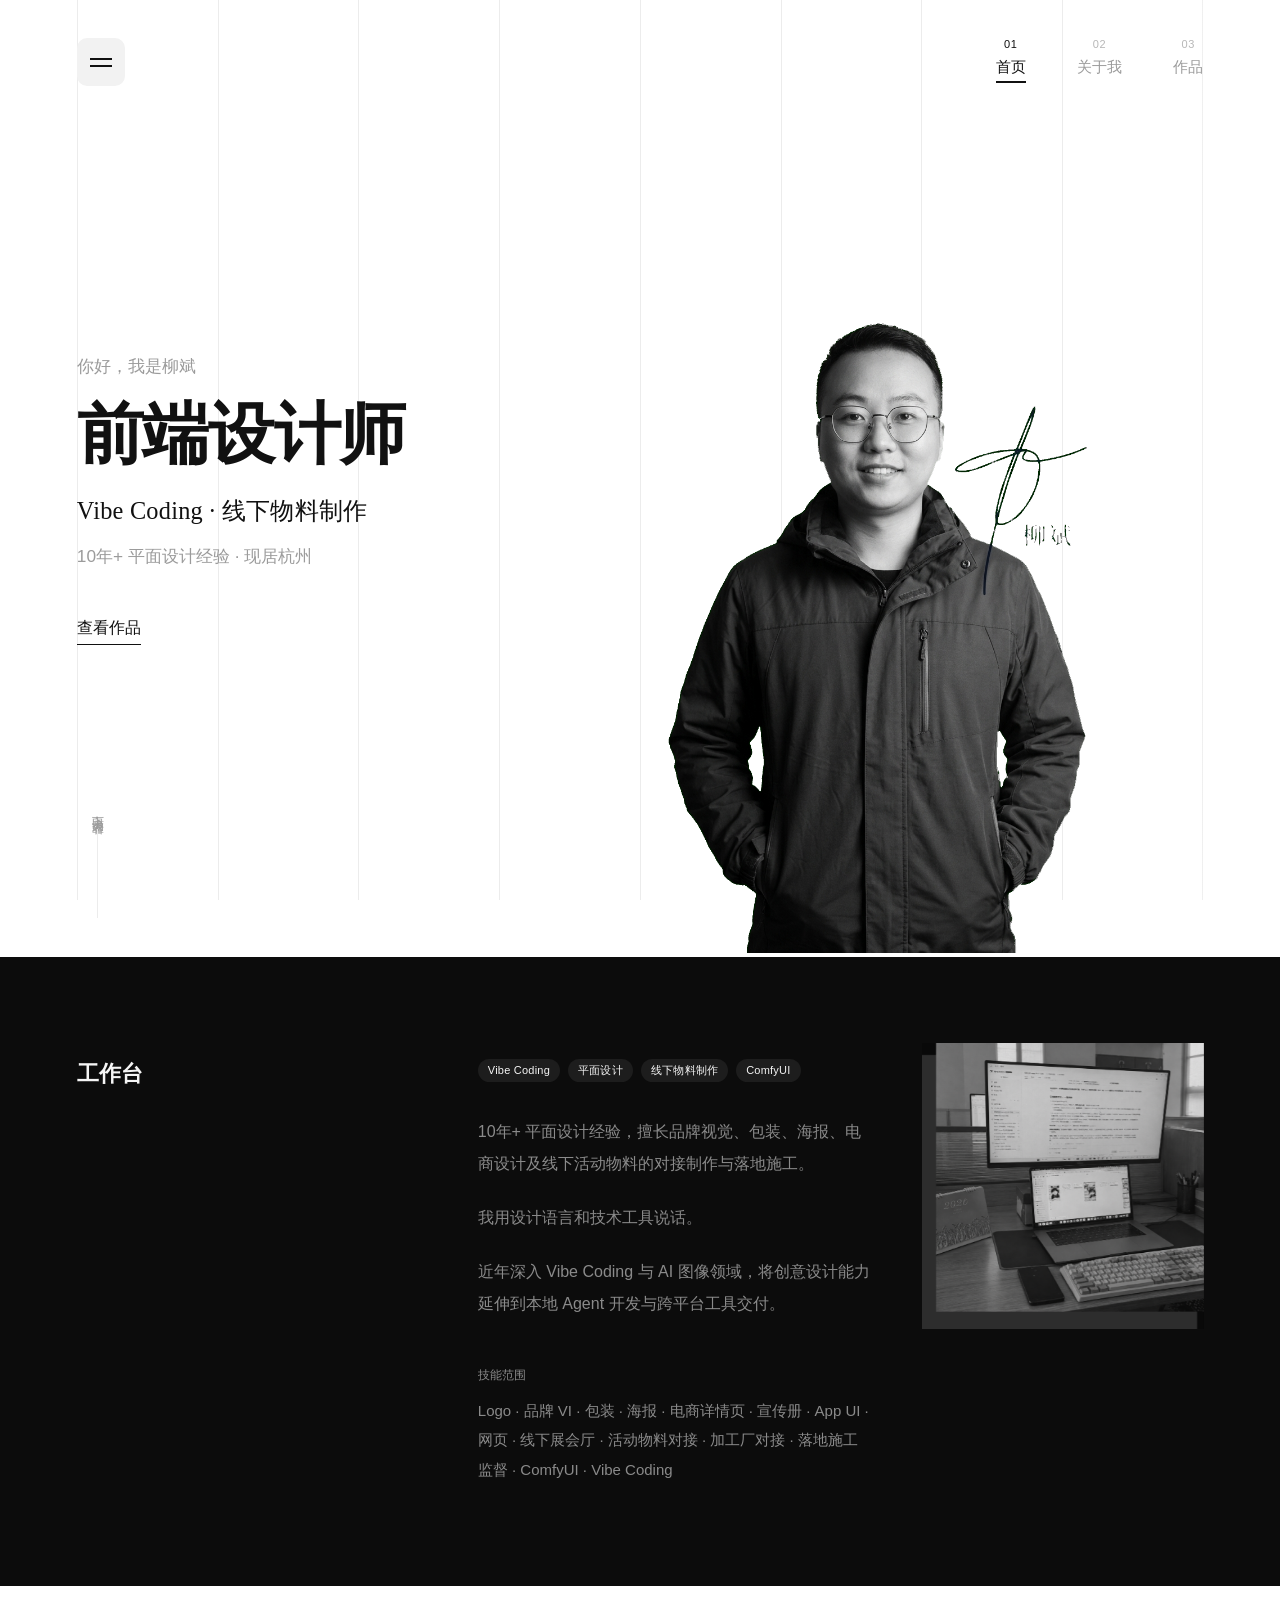
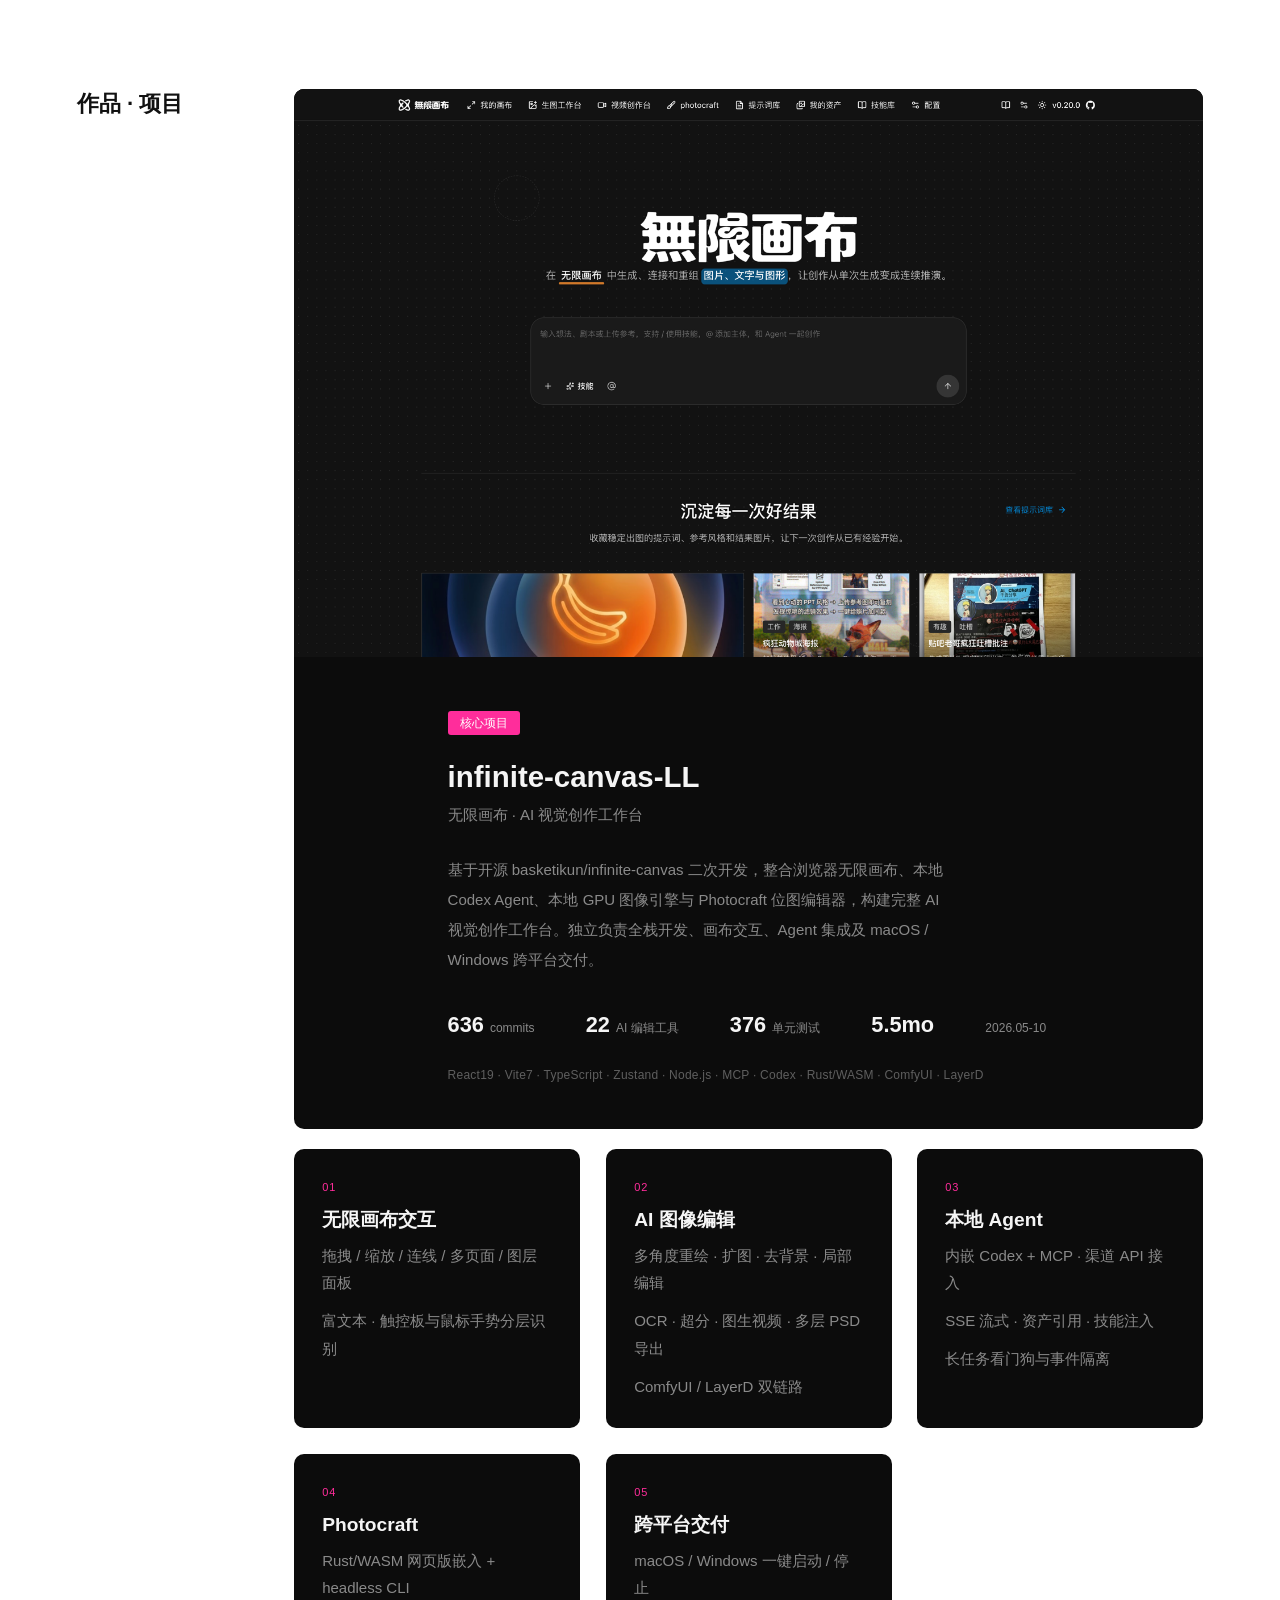
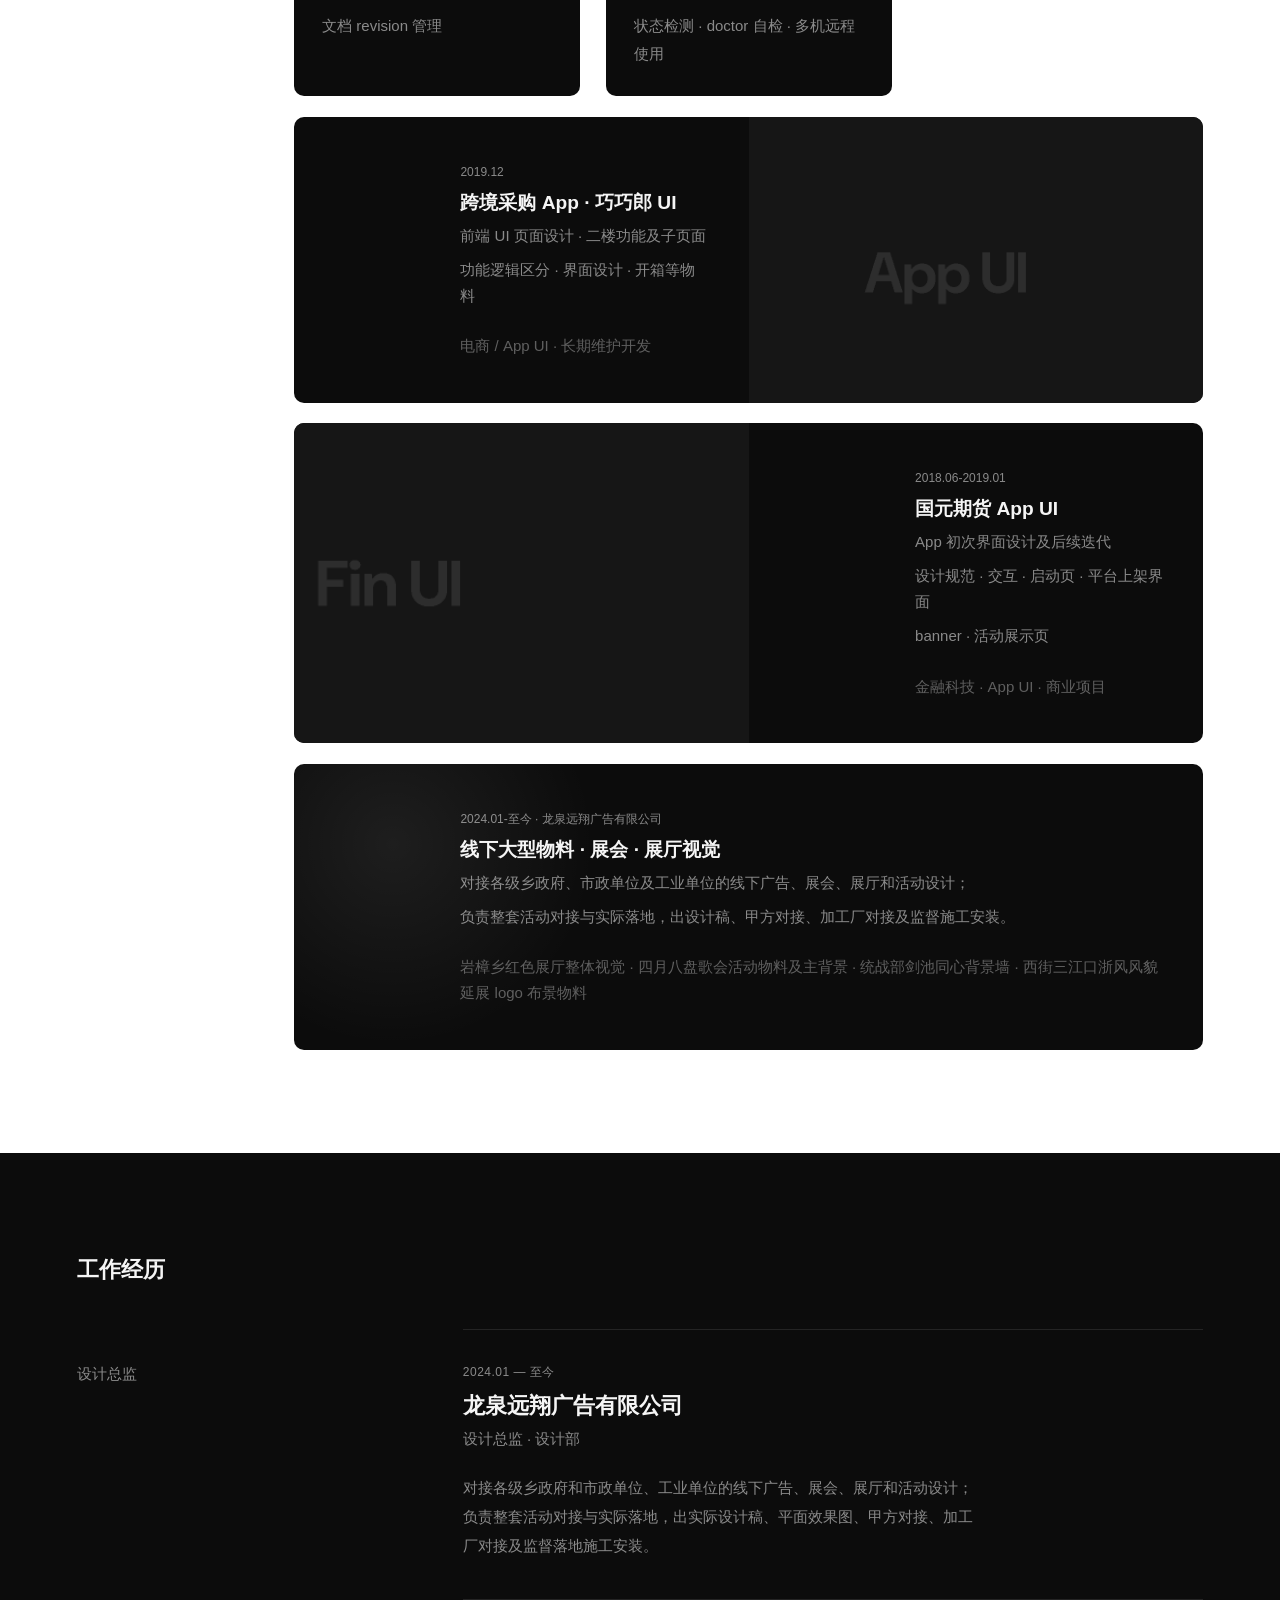
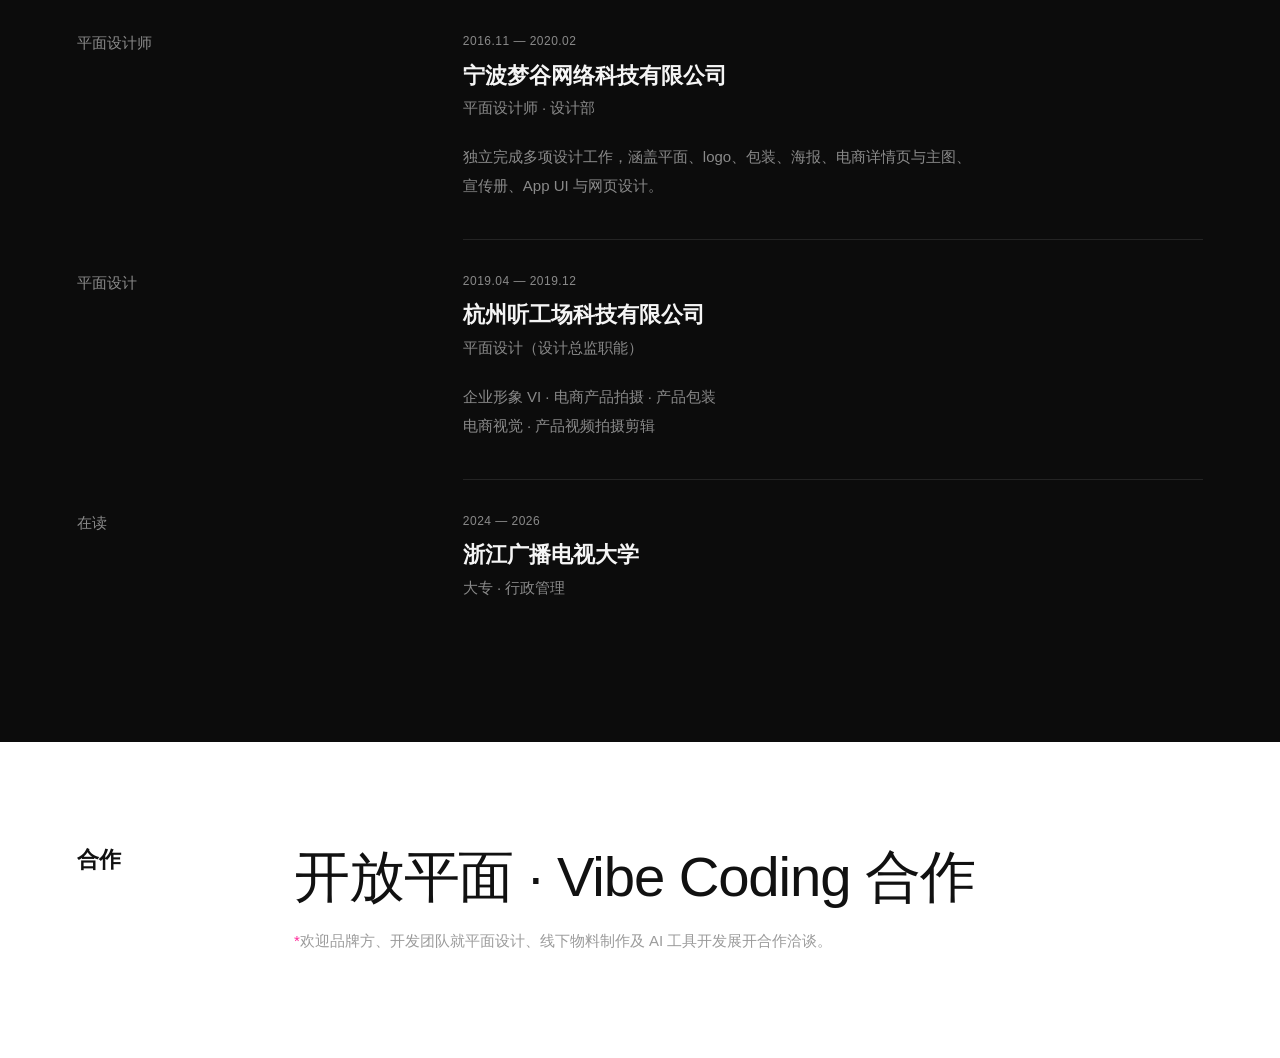
==== index.html @ 4ea3eeee "feat: 柳斌个人简历站点（首页 / 关于我 / 作品）" ====
<!DOCTYPE html>
<html lang="zh-CN">
<head>
  <meta charset="utf-8">
  <meta name="viewport" content="width=device-width, initial-scale=1">
  <title>柳斌 · 前端设计师</title>
  <meta name="description" content="柳斌，前端设计师。10年+ 平面设计经验，Vibe Coding · 线下物料制作，现居杭州。">
  <link rel="stylesheet" href="assets/css/tokens.css">
  <link rel="stylesheet" href="assets/css/base.css">
  <style>
    /* =========================================================================
       首页专属结构层（只补 base.css 没有的页面结构，排版/颜色/字号全部走令牌）
       ========================================================================= */

    /* ---------------------------------------------------------------- Hero */
    .hero {
      position: relative;
      padding-top: clamp(16px, 3vw, 48px);
      padding-bottom: 0;
      overflow: clip;
    }

    .hero__inner {
      display: grid;
      grid-template-columns: minmax(0, 1fr) clamp(300px, 45vw, 647px);
      align-items: end;
      min-height: clamp(520px, 62vw, 894px);
      padding-bottom: 0;
    }

    .hero__copy {
      align-self: center;
      padding-bottom: clamp(0px, 9.6vw, 138px);
    }

    .hero__hello {
      margin-bottom: clamp(10px, 1.4vw, 22px);
      font-size: clamp(15px, 1.3vw, 19px);
      color: var(--muted);
    }

    .hero__title { color: var(--ink); }

    /* 设计稿里 H1 恒为一行；≥1200 保底不折行，小屏仍正常换行 */
    @media (min-width: 1200px) {
      .hero__title { white-space: nowrap; }
    }

    .hero__sub {
      margin-top: clamp(14px, 1.8vw, 26px);
      font-family: var(--font-serif);
      font-weight: 400;
      color: var(--ink);
      letter-spacing: 0.01em;
    }

    .hero__meta {
      margin-top: clamp(8px, 1vw, 14px);
      font-size: clamp(15px, 1.35vw, 19px);
      color: var(--muted);
    }

    .hero__cta {
      margin-top: clamp(24px, 3vw, 44px);
      font-size: clamp(15px, 1.35vw, 19px);
    }

    .hero__media {
      position: relative;
      display: flex;
      align-items: flex-end;
      justify-content: flex-start;
      align-self: end;
    }

    .hero__media-inner { display: block; }

    /* 人像 + 手写署名合成一张 3:4 图：高度主导、宽度自动（按原始比例，不拉伸不裁切） */
    .hero__photo {
      width: auto;
      max-width: none;
      height: clamp(420px, 52.7vw, 762px);
    }

    .hero__scroll {
      position: absolute;
      left: calc(var(--pad-x) + 10px);
      bottom: clamp(28px, 3vw, 44px);
      display: flex;
      flex-direction: column;
      align-items: center;
      gap: 14px;
    }

    .hero__scroll-line {
      display: block;
      width: 1px;
      height: clamp(56px, 7vw, 96px);
      background: var(--line);
    }

    /* ------------------------------------------------------------ 工作台 */
    .intro .section__body { grid-template-columns: 33.33% minmax(0, 1fr); }

    .intro__main {
      display: grid;
      grid-template-columns: minmax(0, 1fr) clamp(180px, 22vw, 300px);
      gap: clamp(24px, 4vw, 64px);
      align-items: start;
    }

    .intro__chips {
      display: flex;
      flex-wrap: wrap;
      gap: 8px;
      margin-bottom: clamp(20px, 2.6vw, 38px);
    }

    .intro__text .body { color: var(--panel-muted); line-height: 2; }

    .intro__text .body + .body { margin-top: 1.4em; }

    .intro__quote { color: var(--panel-ink); font-weight: 500; }

    .intro__skills { margin-top: clamp(28px, 3.4vw, 52px); }

    .intro__skills-label {
      margin-bottom: 10px;
      font-size: var(--fs-label);
      color: var(--panel-muted);
    }

    .intro__skills-list {
      max-width: 48ch;
      font-size: var(--fs-body-sm);
      line-height: 1.95;
      color: var(--panel-muted);
    }

    .intro__figure { margin: 0; }
    .intro__figure img { width: 100%; height: auto; }

    /* -------------------------------------------------------- 作品 · 项目 */
    .works .section__body { grid-template-columns: 17% minmax(0, 1fr); }

    .works__list {
      display: flex;
      flex-direction: column;
      gap: clamp(14px, 1.6vw, 24px);
    }

    .works__note::before {
      content: "";
      position: absolute;
      left: -8%;
      top: -32%;
      width: 42%;
      aspect-ratio: 1;
      border-radius: 50%;
      background: radial-gradient(circle at 45% 45%, rgba(255, 255, 255, 0.075), transparent 68%);
      pointer-events: none;
    }

    /* 核心大卡主视觉：与图像同比例 16:10，故 cover 不裁切；圆角由 .card 的 overflow:hidden 负责 */
    .works__hero-media {
      aspect-ratio: 16 / 10;
      background: var(--panel);
    }

    .works__hero-media img {
      width: 100%;
      height: 100%;
      object-fit: cover;
      object-position: center top;
    }

    .works__hero .card__body {
      padding: clamp(28px, 4.2vw, 60px) clamp(24px, 3vw, 40px) clamp(24px, 3.4vw, 52px)
        clamp(24px, 12vw, 173px);
      gap: 0;
    }

    .works__badge {
      align-self: flex-start;
      margin-bottom: clamp(14px, 1.8vw, 24px);
      padding: 5px 12px;
      border-radius: 3px;
      background: var(--accent);
      color: var(--paper);
      font-size: var(--fs-label);
      line-height: 1.2;
    }

    .works__sub {
      margin-top: 6px;
      font-size: var(--fs-body-sm);
      color: var(--panel-muted);
    }

    .works__desc {
      margin-top: clamp(16px, 2vw, 28px);
      max-width: 60ch;
      font-size: var(--fs-body-sm);
      line-height: 2;
      color: var(--panel-muted);
    }

    .works__stats {
      margin-top: clamp(18px, 2.4vw, 32px);
      font-size: var(--fs-body-sm);
    }

    .works__stack {
      margin-top: clamp(12px, 1.6vw, 18px);
      font-size: var(--fs-label);
      letter-spacing: 0.02em;
      color: #5F5F5F;
    }

    .works__features { margin-top: 0; }

    .works__features .card { min-height: clamp(160px, 17vw, 248px); }

    .works__features .card__desc { line-height: 1.85; }

    .works__wide .card__body {
      padding: clamp(26px, 3.4vw, 48px) clamp(24px, 3vw, 44px) clamp(26px, 3.4vw, 48px)
        clamp(24px, 13vw, 215px);
      gap: 8px;
    }

    .works__wide .card__desc + .card__desc { margin-top: 0; }

    .works__card-media img { object-fit: cover; }

    /* ------------------------------------------------------------ 工作经历 */
    .experience__list { display: flex; flex-direction: column; }

    .experience__row {
      display: grid;
      grid-template-columns: 32% minmax(0, 1fr);
      gap: var(--gap);
      align-items: start;
    }

    .experience__head { padding-bottom: clamp(28px, 3.4vw, 56px); }

    .experience__role {
      padding-top: clamp(20px, 2.4vw, 36px);
      font-size: var(--fs-body-sm);
      color: var(--panel-muted);
    }

    .experience__body {
      padding-top: clamp(20px, 2.4vw, 36px);
      padding-bottom: clamp(24px, 3vw, 44px);
    }

    .experience__row + .experience__row .experience__body {
      border-top: 1px solid var(--panel-line);
    }

    .experience__row + .experience__row .experience__role {
      padding-top: clamp(20px, 2.4vw, 36px);
    }

    .experience__date {
      font-size: var(--fs-label);
      color: var(--panel-muted);
      letter-spacing: 0.04em;
    }

    .experience__company {
      margin-top: 8px;
      font-size: clamp(19px, 1.7vw, 24px);
      font-weight: 700;
      line-height: 1.35;
      color: var(--panel-ink);
    }

    .experience__title {
      margin-top: 4px;
      font-size: var(--fs-body-sm);
      color: var(--panel-muted);
    }

    .experience__desc {
      margin-top: clamp(12px, 1.6vw, 20px);
      max-width: 62ch;
      font-size: var(--fs-body-sm);
      line-height: 1.95;
      color: var(--panel-muted);
    }

    .experience__desc + .experience__desc { margin-top: 0; }

    /* ---------------------------------------------------------------- 页脚 */
    .footer__inner {
      display: grid;
      grid-template-columns: 17% minmax(0, 1fr);
      gap: var(--gap);
      align-items: start;
    }

    .footer__rail-label { color: var(--ink); }

    .footer__star { color: var(--accent); }

    /* ------------------------------------------------------------ 响应式 */
    @media (max-width: 1024px) {
      .hero__inner {
        grid-template-columns: minmax(0, 1fr);
        row-gap: clamp(28px, 6vw, 56px);
        min-height: 0;
      }

      .hero__copy { padding-bottom: 0; }

      .hero__media { justify-content: center; }

      .hero__scroll { display: none; }

      .hero { padding-bottom: clamp(32px, 6vw, 64px); }

      .intro .section__body,
      .works .section__body { grid-template-columns: minmax(0, 1fr); }

      .intro__main { grid-template-columns: minmax(0, 1fr); }

      .intro__figure { max-width: 420px; }

      .experience__row { grid-template-columns: minmax(0, 1fr); }

      .experience__role { padding-top: 0; padding-bottom: 10px; }

      .experience__row + .experience__row .experience__role { padding-top: 0; }

      .experience__body { padding-top: 0; }

      .footer__inner { grid-template-columns: minmax(0, 1fr); row-gap: 18px; }

      .works__hero .card__body,
      .works__wide .card__body { padding-left: clamp(24px, 5vw, 48px); }
    }
  </style>
</head>
<body>
  <div class="grid-lines" aria-hidden="true"></div>

  <header class="topbar">
    <div class="shell topbar__inner">
      <button class="menu-btn" type="button" aria-label="打开菜单" aria-expanded="false">
        <span></span><span></span>
      </button>
      <nav class="nav" aria-label="主导航">
        <a class="nav__item is-active" href="index.html" aria-current="page">
          <span class="nav__num">01</span><span class="nav__label">首页</span>
        </a>
        <a class="nav__item" href="about.html">
          <span class="nav__num">02</span><span class="nav__label">关于我</span>
        </a>
        <a class="nav__item" href="works.html">
          <span class="nav__num">03</span><span class="nav__label">作品</span>
        </a>
      </nav>
    </div>
  </header>

  <main id="main">
    <!-- 01 Hero -->
    <section class="hero" id="hero" data-hero aria-labelledby="hero-title">
      <div class="shell hero__inner">
        <div class="hero__copy">
          <p class="hero__hello hero__seg" style="--i:0">你好，我是柳斌</p>
          <h1 class="display-hero hero__title hero__seg" id="hero-title" style="--i:1">前端设计师</h1>
          <p class="hero-sub hero__sub hero__seg" style="--i:2">Vibe Coding · 线下物料制作</p>
          <p class="hero__meta hero__seg" style="--i:3">10年+ 平面设计经验 · 现居杭州</p>
          <p class="hero__cta hero__seg" style="--i:4">
            <a class="link-underline" href="works.html">查看作品</a>
          </p>
        </div>
        <div class="hero__media hero__seg hero__seg--media" style="--i:2">
          <div class="hero__media-inner" data-parallax="18">
            <img class="hero__photo" src="assets/img/hero.png" width="896" height="1200"
                 alt="柳斌 · 前端设计师">
          </div>
        </div>
      </div>
      <div class="hero__scroll" aria-hidden="true">
        <span class="vertical">向下滚动查看</span>
        <span class="hero__scroll-line"></span>
      </div>
    </section>

    <!-- 02 工作台 -->
    <section class="section section--dark intro" id="intro" aria-labelledby="intro-title">
      <div class="shell section__body">
        <div class="section__rail">
          <h2 class="block-title" id="intro-title">工作台</h2>
        </div>
        <div class="intro__main">
          <div class="intro__text">
            <ul class="intro__chips">
              <li class="tag">Vibe Coding</li>
              <li class="tag">平面设计</li>
              <li class="tag">线下物料制作</li>
              <li class="tag">ComfyUI</li>
            </ul>
            <p class="body">10年+ 平面设计经验，擅长品牌视觉、包装、海报、电商设计及线下活动物料的对接制作与落地施工。</p>
            <p class="body intro__quote">我用设计语言和技术工具说话。</p>
            <p class="body">近年深入 Vibe Coding 与 AI 图像领域，将创意设计能力延伸到本地 Agent 开发与跨平台工具交付。</p>
            <div class="intro__skills">
              <p class="intro__skills-label">技能范围</p>
              <p class="intro__skills-list">Logo · 品牌 VI · 包装 · 海报 · 电商详情页 · 宣传册 · App UI · 网页 · 线下展会厅 · 活动物料对接 · 加工厂对接 · 落地施工监督 · ComfyUI · Vibe Coding</p>
            </div>
          </div>
          <figure class="intro__figure" data-parallax="16">
            <img src="assets/img/intro-desk.png" width="392" height="398"
                 alt="工作台实拍：显示器、笔记本电脑与键盘">
          </figure>
        </div>
      </div>
    </section>

    <!-- 03 作品 · 项目 -->
    <section class="section works" id="works" aria-labelledby="works-title">
      <div class="shell section__body">
        <div class="section__rail">
          <h2 class="block-title" id="works-title">作品 · 项目</h2>
        </div>

        <div class="works__list">
          <article class="card card--hero works__hero reveal" data-tilt data-stagger>
            <figure class="card__media works__hero-media">
              <img src="assets/img/canvas-home.png" width="1600" height="1000"
                   alt="infinite-canvas-LL 应用首页：無限画布主视觉、顶部导航与提示词输入区">
            </figure>
            <div class="card__body">
              <span class="works__badge">核心项目</span>
              <h3 class="card__title">infinite-canvas-LL</h3>
              <p class="works__sub">无限画布 · AI 视觉创作工作台</p>
              <p class="works__desc">基于开源 basketikun/infinite-canvas 二次开发，整合浏览器无限画布、本地 Codex Agent、本地 GPU 图像引擎与 Photocraft 位图编辑器，构建完整 AI 视觉创作工作台。独立负责全栈开发、画布交互、Agent 集成及 macOS / Windows 跨平台交付。</p>
              <ul class="stats works__stats">
                <li class="stat"><span class="stat__num" data-count="636">636</span><span class="stat__unit">commits</span></li>
                <li class="stat"><span class="stat__num" data-count="22">22</span><span class="stat__unit">AI 编辑工具</span></li>
                <li class="stat"><span class="stat__num" data-count="376">376</span><span class="stat__unit">单元测试</span></li>
                <li class="stat"><span class="stat__num">5.5mo</span></li>
                <li class="stat"><span class="stat__label">2026.05-10</span></li>
              </ul>
              <p class="works__stack">React19 · Vite7 · TypeScript · Zustand · Node.js · MCP · Codex · Rust/WASM · ComfyUI · LayerD</p>
            </div>
          </article>

          <div class="card-grid card-grid--3 works__features" data-stagger>
            <article class="card reveal" data-tilt>
              <div class="card__body">
                <span class="card__eyebrow">01</span>
                <h3 class="card__title">无限画布交互</h3>
                <p class="card__desc">拖拽 / 缩放 / 连线 / 多页面 / 图层面板</p>
                <p class="card__desc">富文本 · 触控板与鼠标手势分层识别</p>
              </div>
            </article>
            <article class="card reveal" data-tilt style="--i:1">
              <div class="card__body">
                <span class="card__eyebrow">02</span>
                <h3 class="card__title">AI 图像编辑</h3>
                <p class="card__desc">多角度重绘 · 扩图 · 去背景 · 局部编辑</p>
                <p class="card__desc">OCR · 超分 · 图生视频 · 多层 PSD 导出</p>
                <p class="card__desc">ComfyUI / LayerD 双链路</p>
              </div>
            </article>
            <article class="card reveal" data-tilt style="--i:2">
              <div class="card__body">
                <span class="card__eyebrow">03</span>
                <h3 class="card__title">本地 Agent</h3>
                <p class="card__desc">内嵌 Codex + MCP · 渠道 API 接入</p>
                <p class="card__desc">SSE 流式 · 资产引用 · 技能注入</p>
                <p class="card__desc">长任务看门狗与事件隔离</p>
              </div>
            </article>
            <article class="card reveal" data-tilt style="--i:0">
              <div class="card__body">
                <span class="card__eyebrow">04</span>
                <h3 class="card__title">Photocraft</h3>
                <p class="card__desc">Rust/WASM 网页版嵌入 + headless CLI</p>
                <p class="card__desc">文档 revision 管理</p>
              </div>
            </article>
            <article class="card reveal" data-tilt style="--i:1">
              <div class="card__body">
                <span class="card__eyebrow">05</span>
                <h3 class="card__title">跨平台交付</h3>
                <p class="card__desc">macOS / Windows 一键启动 / 停止</p>
                <p class="card__desc">状态检测 · doctor 自检 · 多机远程使用</p>
              </div>
            </article>
          </div>

          <article class="card card--wide works__wide reveal" data-tilt>
            <div class="card__body">
              <p class="card__meta" style="margin:0;padding:0">2019.12</p>
              <h3 class="card__title">跨境采购 App · 巧巧郎 UI</h3>
              <p class="card__desc">前端 UI 页面设计 · 二楼功能及子页面</p>
              <p class="card__desc">功能逻辑区分 · 界面设计 · 开箱等物料</p>
              <p class="card__desc" style="margin-top:16px;color:#5F5F5F">电商 / App UI · 长期维护开发</p>
            </div>
            <div class="card__media works__card-media">
              <img src="assets/img/work-qiaqiaolang.png" width="527" height="296"
                   alt="跨境采购 App · 巧巧郎 UI 界面视觉">
            </div>
          </article>

          <article class="card card--wide card--media-left works__wide reveal" data-tilt>
            <div class="card__body">
              <p class="card__meta" style="margin:0;padding:0">2018.06-2019.01</p>
              <h3 class="card__title">国元期货 App UI</h3>
              <p class="card__desc">App 初次界面设计及后续迭代</p>
              <p class="card__desc">设计规范 · 交互 · 启动页 · 平台上架界面</p>
              <p class="card__desc">banner · 活动展示页</p>
              <p class="card__desc" style="margin-top:16px;color:#5F5F5F">金融科技 · App UI · 商业项目</p>
            </div>
            <div class="card__media works__card-media">
              <img src="assets/img/work-guoyuan.png" width="527" height="295"
                   alt="国元期货 App UI 界面视觉">
            </div>
          </article>

          <article class="card works__wide works__note reveal" data-tilt>
            <div class="card__body">
              <p class="card__meta" style="margin:0;padding:0">2024.01-至今 · 龙泉远翔广告有限公司</p>
              <h3 class="card__title">线下大型物料 · 展会 · 展厅视觉</h3>
              <p class="card__desc">对接各级乡政府、市政单位及工业单位的线下广告、展会、展厅和活动设计；</p>
              <p class="card__desc">负责整套活动对接与实际落地，出设计稿、甲方对接、加工厂对接及监督施工安装。</p>
              <p class="card__desc" style="margin-top:16px;color:#5F5F5F">岩樟乡红色展厅整体视觉 · 四月八盘歌会活动物料及主背景 · 统战部剑池同心背景墙 · 西街三江口浙风风貌延展 logo 布景物料</p>
            </div>
          </article>
        </div>
      </div>
    </section>

    <!-- 04 工作经历 -->
    <section class="section section--dark experience" id="experience" aria-labelledby="experience-title">
      <div class="shell">
        <div class="experience__list">
          <div class="experience__row experience__head">
            <h2 class="block-title" id="experience-title">工作经历</h2>
          </div>

          <div class="experience__row">
            <p class="experience__role">设计总监</p>
            <div class="experience__body">
              <p class="experience__date">2024.01 — 至今</p>
              <h3 class="experience__company">龙泉远翔广告有限公司</h3>
              <p class="experience__title">设计总监 · 设计部</p>
              <p class="experience__desc">对接各级乡政府和市政单位、工业单位的线下广告、展会、展厅和活动设计；负责整套活动对接与实际落地，出实际设计稿、平面效果图、甲方对接、加工厂对接及监督落地施工安装。</p>
            </div>
          </div>

          <div class="experience__row">
            <p class="experience__role">平面设计师</p>
            <div class="experience__body">
              <p class="experience__date">2016.11 — 2020.02</p>
              <h3 class="experience__company">宁波梦谷网络科技有限公司</h3>
              <p class="experience__title">平面设计师 · 设计部</p>
              <p class="experience__desc">独立完成多项设计工作，涵盖平面、logo、包装、海报、电商详情页与主图、宣传册、App UI 与网页设计。</p>
            </div>
          </div>

          <div class="experience__row">
            <p class="experience__role">平面设计</p>
            <div class="experience__body">
              <p class="experience__date">2019.04 — 2019.12</p>
              <h3 class="experience__company">杭州听工场科技有限公司</h3>
              <p class="experience__title">平面设计（设计总监职能）</p>
              <p class="experience__desc">企业形象 VI · 电商产品拍摄 · 产品包装</p>
              <p class="experience__desc">电商视觉 · 产品视频拍摄剪辑</p>
            </div>
          </div>

          <div class="experience__row">
            <p class="experience__role">在读</p>
            <div class="experience__body">
              <p class="experience__date">2024 — 2026</p>
              <h3 class="experience__company">浙江广播电视大学</h3>
              <p class="experience__title">大专 · 行政管理</p>
            </div>
          </div>
        </div>
      </div>
    </section>

    <!-- 05 页脚 CTA -->
    <footer class="footer">
      <div class="shell footer__inner">
        <p class="block-title footer__rail-label">合作</p>
        <div class="footer__main reveal">
          <h2 class="footer__title">开放平面 · Vibe Coding 合作</h2>
          <p class="footer__note"><span class="footer__star">*</span>欢迎品牌方、开发团队就平面设计、线下物料制作及 AI 工具开发展开合作洽谈。</p>
        </div>
      </div>
    </footer>
  </main>

  <script src="assets/js/motion.js" defer></script>
</body>
</html>
---- assets/css/tokens.css ----
/* ==========================================================================
   tokens.css — 设计令牌（唯一真源：颜色 / 字体 / 字号 / 间距 / 网格 / 动效）
   取自 DESIGN-SPEC.md §2 与 §5。页面里不要硬编码色值，一律引用这里。
   ========================================================================== */

:root {
  /* ---------- 颜色 ---------- */
  --ink: #111111;            /* 正文 / 标题黑 */
  --ink-soft: #4A4A4A;       /* 次级正文 */
  --muted: #9B9B9B;          /* 说明文字、未激活导航 */
  --muted-2: #B7B7B7;        /* 编号、英文小标签 */
  --line: #ECECEC;           /* 1px 分隔线 / 网格辅助线 */
  --paper: #FFFFFF;
  --panel: #0C0C0C;          /* 深色块 */
  --panel-ink: #F5F5F5;      /* 深色块上的正文 */
  --panel-muted: #8A8A8A;    /* 深色块上的说明 */
  --chip: #F2F2F2;           /* 左上菜单按钮底 */
  --accent: #FF2D9B;         /* 极少量强调（深色卡片内小标签） */

  /* 深色块内部派生色（卡片底 / 卡片内分隔线 / 光斑） */
  --panel-soft: #161616;
  --panel-line: #242424;
  --panel-hover: #1B1B1B;
  --glow: rgba(255, 255, 255, 0.055);

  /* ---------- 字体 ---------- */
  --font-sans: -apple-system, BlinkMacSystemFont, "PingFang SC", "Hiragino Sans GB",
    "Microsoft YaHei", "Helvetica Neue", Arial, sans-serif;
  --font-serif: "Didot", "Bodoni 72", "Playfair Display", "Songti SC", "Times New Roman", serif;
  --font-mono: ui-monospace, SFMono-Regular, "SF Mono", Menlo, Consolas, monospace;

  /* ---------- 字号 ---------- */
  --fs-hero: clamp(44px, 5.2vw, 76px);
  --fs-hero-sub: clamp(20px, 1.9vw, 30px);
  --fs-section: clamp(28px, 2.6vw, 40px);
  --fs-block: 22px;          /* 区块小标：个人介绍 / 工作经验 / 联系方式 */
  --fs-card-title: clamp(19px, 1.5vw, 23px);
  --fs-body: 16px;
  --fs-body-sm: 15px;
  --fs-nav: 15px;
  --fs-label: 12px;          /* 英文小标签 */
  --fs-label-sm: 11px;       /* 导航编号 */
  --lh-body: 1.85;
  --lh-tight: 1.05;
  --lh-snug: 1.45;
  --ls-tight: -0.02em;
  --ls-label: 0.18em;

  /* ---------- 网格与间距 ---------- */
  --maxw: 1440px;
  --pad-x: clamp(24px, 6vw, 120px);      /* 页面左右留白 */
  --pad-y: clamp(72px, 8vw, 140px);      /* 章节纵向内边距 */
  --gap: clamp(24px, 2vw, 32px);         /* 栏间 */
  --gap-sm: 16px;
  --gap-xs: 8px;
  --grid-cols: 8;
  --rail-w: minmax(140px, 17%);          /* 左栏小标列宽 */
  --card-w: 527px;                       /* 设计稿卡片宽（图片资产原生宽度） */

  /* ---------- 圆角 / 阴影 ---------- */
  --radius-card: 10px;
  --radius-chip: 10px;
  --radius-pill: 999px;
  --shadow-card: 0 24px 60px -34px rgba(0, 0, 0, 0.5);

  /* ---------- 动效 ---------- */
  --dur-fast: 180ms;
  --dur: 320ms;
  --dur-slow: 720ms;
  --ease: cubic-bezier(0.22, 0.61, 0.36, 1);
  --stagger: 80ms;           /* 同组元素阶梯延迟（60–90ms） */
  --reveal-shift: 28px;      /* 揭示位移 */
  --hero-shift: 24px;        /* hero 入场位移 */
  --tilt-max: 6deg;          /* 3D 倾斜上限 */
  --tilt-perspective: 900px;
  --parallax-max: 20px;      /* 视差位移上限 */

  /* ---------- 层级 ---------- */
  --z-grid: 0;
  --z-content: 1;
  --z-topbar: 30;
  --z-overlay: 60;
}
---- assets/css/base.css ----
/* ==========================================================================
   base.css — reset + 网格竖线 + 导航 + 章节 + 卡片 + 页脚 + 动效类
   依赖 tokens.css。类名契约见 site/README.md，页面只复用这层，不要再造同类。
   ========================================================================== */

/* ---------------------------------------------------------------- 1. reset */
*,
*::before,
*::after { box-sizing: border-box; }

html {
  -webkit-text-size-adjust: 100%;
  scroll-behavior: smooth;
}

body,
h1, h2, h3, h4, p, figure, blockquote, dl, dd, ul, ol {
  margin: 0;
  padding: 0;
}

ul[class], ol[class] { list-style: none; }

body {
  position: relative;
  min-height: 100vh;
  background: var(--paper);
  color: var(--ink);
  font-family: var(--font-sans);
  font-size: var(--fs-body);
  line-height: var(--lh-body);
  -webkit-font-smoothing: antialiased;
  -moz-osx-font-smoothing: grayscale;
  text-rendering: optimizeLegibility;
  overflow-x: hidden;
}

img, picture, svg, video {
  display: block;
  max-width: 100%;
  height: auto;
}

a {
  color: inherit;
  text-decoration: none;
}

button {
  font: inherit;
  color: inherit;
  background: none;
  border: 0;
}

:focus-visible {
  outline: 2px solid var(--ink);
  outline-offset: 4px;
}

::selection {
  background: var(--ink);
  color: var(--paper);
}

/* ------------------------------------------------------- 2. 布局容器 */
.shell {
  width: 100%;
  max-width: var(--maxw);
  margin-inline: auto;
  padding-inline: var(--pad-x);
}

/* 8 栏辅助网格竖线层：<body> 内第一个元素，pointer-events 关闭 */
.grid-lines {
  position: fixed;
  inset: 0;
  z-index: var(--z-grid);
  pointer-events: none;
}

.grid-lines::before {
  content: "";
  position: absolute;
  top: 0;
  bottom: 0;
  left: 50%;
  transform: translateX(-50%);
  width: min(calc(100% - var(--pad-x) * 2), var(--maxw));
  background-image:
    repeating-linear-gradient(90deg, var(--line) 0 1px, transparent 1px 12.5%),
    linear-gradient(90deg, transparent calc(100% - 1px), var(--line) calc(100% - 1px));
  background-repeat: no-repeat;
  background-position: 0 0;
}

/* 内容都要压在网格层之上 */
.page,
.topbar,
.section,
.footer {
  position: relative;
  z-index: var(--z-content);
}

/* -------------------------------------------------------- 3. 顶栏 / 导航 */
.topbar {
  padding-block: clamp(24px, 3vw, 44px);
}

.topbar__inner {
  display: flex;
  align-items: flex-start;
  justify-content: space-between;
  gap: var(--gap);
}

/* 左上 48×48 菜单按钮 */
.menu-btn {
  display: grid;
  place-content: center;
  gap: 5px;
  width: 48px;
  height: 48px;
  padding: 0;
  border-radius: var(--radius-chip);
  background: var(--chip);
  cursor: pointer;
  transition: background var(--dur) var(--ease);
}

.menu-btn span {
  display: block;
  width: 22px;
  height: 2px;
  background: var(--ink);
  transition: width var(--dur) var(--ease);
}

.menu-btn span:nth-child(2) { width: 22px; }

.menu-btn:hover span:nth-child(1) { width: 14px; }

.menu-btn:hover span:nth-child(2) { width: 18px; }

.menu-btn:active { background: #E8E8E8; }

/* 主导航：编号在上、文字在下 */
.nav {
  display: flex;
  align-items: flex-start;
  gap: clamp(28px, 4vw, 64px);
}

.nav__item {
  position: relative;
  display: flex;
  flex-direction: column;
  align-items: center;
  gap: 6px;
  padding-bottom: 7px;
  color: var(--muted);
  font-size: var(--fs-nav);
  line-height: 1.2;
  transition: color var(--dur) var(--ease);
}

.nav__num {
  font-size: var(--fs-label-sm);
  letter-spacing: 0.06em;
  color: var(--muted-2);
  transition: transform var(--dur) var(--ease), color var(--dur) var(--ease);
}

.nav__label {
  display: inline-block;
  white-space: nowrap;
}

/* 下划线：宽度=文字宽，从左向右展开 */
.nav__item::after {
  content: "";
  position: absolute;
  left: 0;
  right: 0;
  bottom: 0;
  height: 2px;
  background: currentColor;
  transform: scaleX(0);
  transform-origin: left center;
  transition: transform 240ms var(--ease);
}

.nav__item:hover { color: var(--ink); }

.nav__item:hover .nav__num { transform: translateY(-2px); }

.nav__item:hover::after,
.nav__item:focus-visible::after { transform: scaleX(1); }

.nav__item.is-active {
  color: var(--ink);
  font-weight: 500;
}

.nav__item.is-active .nav__num { color: var(--ink); }

.nav__item.is-active::after { transform: scaleX(1); }

/* ------------------------------------------------------------ 4. 排版 */
.eyebrow {
  display: inline-flex;
  align-items: baseline;
  gap: 8px;
  font-size: var(--fs-label);
  font-weight: 500;
  letter-spacing: var(--ls-label);
  text-transform: uppercase;
  color: var(--muted-2);
}

.eyebrow__cn {
  font-size: var(--fs-body-sm);
  font-weight: 600;
  letter-spacing: 0;
  text-transform: none;
  color: var(--ink);
}

.section--dark .eyebrow__cn { color: var(--panel-ink); }

.display-hero {
  font-size: var(--fs-hero);
  font-weight: 700;
  line-height: var(--lh-tight);
  letter-spacing: var(--ls-tight);
}

.hero-sub {
  font-size: var(--fs-hero-sub);
  line-height: var(--lh-snug);
  color: var(--ink-soft);
}

.section__title {
  font-size: var(--fs-section);
  font-weight: 600;
  line-height: 1.25;
  letter-spacing: var(--ls-tight);
}

.block-title {
  font-size: var(--fs-block);
  font-weight: 600;
  line-height: 1.4;
}

.lede {
  font-size: var(--fs-body);
  line-height: var(--lh-body);
  color: var(--ink-soft);
}

.section--dark .lede,
.section--dark .body { color: var(--panel-muted); }

.body {
  font-size: var(--fs-body);
  line-height: var(--lh-body);
  color: var(--ink-soft);
}

.body + .body { margin-top: 1.1em; }

.meta {
  font-size: var(--fs-label);
  letter-spacing: 0.04em;
  color: var(--muted);
}

.serif {
  font-family: var(--font-serif);
  font-weight: 500;
}

.link-underline {
  display: inline-block;
  padding-bottom: 2px;
  border-bottom: 1px solid currentColor;
  font-size: var(--fs-body);
  color: var(--ink);
  transition: opacity var(--dur-fast) var(--ease);
}

.link-underline:hover { opacity: 0.6; }

.link-arrow::after {
  content: " →";
  transition: transform var(--dur) var(--ease);
}

/* 竖排文字（about 页 rail 的「向下滚动」提示等） */
.vertical {
  writing-mode: vertical-rl;
  font-size: var(--fs-label);
  letter-spacing: 0.12em;
  color: var(--muted);
}

/* ------------------------------------------------------------ 5. 章节 */
.section {
  padding-block: var(--pad-y);
}

.section--dark {
  background: var(--panel);
  color: var(--panel-ink);
}

.section--flush { padding-block: 0; }

/* 左栏小标 + 右栏正文的两列结构 */
.section__body {
  display: grid;
  grid-template-columns: var(--rail-w) 1fr;
  column-gap: var(--gap);
  align-items: start;
}

.section__rail {
  position: sticky;
  top: 96px;
  display: flex;
  flex-direction: column;
  gap: 12px;
  font-size: var(--fs-block);
  font-weight: 600;
  line-height: 1.4;
}

.rail__en {
  font-size: var(--fs-label);
  font-weight: 500;
  letter-spacing: var(--ls-label);
  text-transform: uppercase;
  color: var(--muted-2);
}

.section--dark .rail__en { color: var(--panel-muted); }

/* about 页左侧竖排 rail */
.rail {
  display: flex;
  flex-direction: column;
  gap: clamp(32px, 5vw, 72px);
  font-size: var(--fs-body-sm);
}

.rail__back {
  color: var(--ink-soft);
  transition: color var(--dur-fast) var(--ease);
}

.rail__back:hover { color: var(--ink); }

.hairline {
  height: 1px;
  background: var(--line);
  border: 0;
}

.section--dark .hairline { background: var(--panel-line); }

/* ------------------------------------------------------------ 6. 卡片 */
.card-grid {
  display: grid;
  gap: var(--gap);
}

.card-grid--2 { grid-template-columns: repeat(2, minmax(0, 1fr)); }
.card-grid--3 { grid-template-columns: repeat(3, minmax(0, 1fr)); }
.card-grid--4 { grid-template-columns: repeat(4, minmax(0, 1fr)); }

/* 卡片本体：深色硬块、10px 圆角、3D 倾斜容器 */
.card {
  position: relative;
  display: flex;
  flex-direction: column;
  overflow: hidden;
  border-radius: var(--radius-card);
  background: var(--panel);
  color: var(--panel-ink);
  transform-style: preserve-3d;
  transition: transform var(--dur) var(--ease), box-shadow var(--dur) var(--ease);
}

/* 光斑：跟随指针（--mx/--my 由 motion.js 写入） */
.card::after {
  content: "";
  position: absolute;
  inset: 0;
  pointer-events: none;
  opacity: 0;
  background: radial-gradient(
    460px circle at var(--mx, 50%) var(--my, 50%),
    rgba(255, 255, 255, 0.09),
    transparent 60%
  );
  transition: opacity var(--dur) var(--ease);
}

.card:hover::after { opacity: 1; }

/* 3D 倾斜：自身带 perspective，可独立使用 */
.card[data-tilt] {
  transform: perspective(var(--tilt-perspective))
    rotateX(var(--rx, 0deg)) rotateY(var(--ry, 0deg));
}

.card__media {
  position: relative;
  overflow: hidden;
  background: var(--panel-soft);
  aspect-ratio: 16 / 10;
}

.card__media img {
  width: 100%;
  height: 100%;
  object-fit: cover;
  transition: transform var(--dur-slow) var(--ease);
}

.card:hover .card__media img { transform: scale(1.03); }

.card__media--square { aspect-ratio: 1 / 1; }
.card__media--wide { aspect-ratio: 16 / 9; }
.card__media--free { aspect-ratio: auto; }

/* 纯 CSS 面板底：设计稿里没有照片的项目，用这一层做卡片视觉 */
.card__media--glow {
  background:
    radial-gradient(120% 120% at 28% 78%, rgba(255, 255, 255, 0.07), transparent 58%),
    var(--panel);
}

.card__body {
  display: flex;
  flex-direction: column;
  gap: 10px;
  padding: clamp(20px, 2.2vw, 32px);
}

.card__eyebrow {
  font-size: var(--fs-label-sm);
  letter-spacing: 0.1em;
  color: var(--accent);
}

.card__title {
  font-size: var(--fs-card-title);
  font-weight: 700;
  line-height: 1.25;
}

.card__desc {
  font-size: var(--fs-body-sm);
  line-height: 1.75;
  color: var(--panel-muted);
}

.card__meta {
  display: flex;
  flex-wrap: wrap;
  gap: 8px 20px;
  margin-top: auto;
  padding-top: 12px;
  font-size: var(--fs-label);
  color: var(--panel-muted);
}

.card__tags {
  display: flex;
  flex-wrap: wrap;
  gap: 8px;
}

.tag {
  display: inline-block;
  padding: 5px 10px;
  border-radius: var(--radius-pill);
  background: rgba(255, 255, 255, 0.07);
  color: var(--panel-ink);
  font-size: var(--fs-label-sm);
  line-height: 1.2;
  letter-spacing: 0.02em;
}

/* 横卡：左右各半（media 在左 / 在右） */
.card--wide {
  display: grid;
  grid-template-columns: 1fr 1fr;
  align-items: stretch;
}

.card--wide .card__media {
  height: 100%;
  aspect-ratio: auto;
  min-height: 220px;
}

.card--wide .card__body { justify-content: center; }

.card--media-left .card__media { order: -1; }

/* 大卡（首页精选首位） */
.card--hero .card__title { font-size: clamp(24px, 2.3vw, 34px); }

/* ------------------------------------------------------ 7. 数据 / 统计 */
.stats {
  display: flex;
  flex-wrap: wrap;
  gap: clamp(24px, 4vw, 56px);
  align-items: baseline;
}

.stat {
  display: flex;
  align-items: baseline;
  gap: 6px;
}

.stat__num {
  font-size: clamp(20px, 1.7vw, 26px);
  font-weight: 700;
  font-variant-numeric: tabular-nums;
}

.stat__unit {
  font-size: var(--fs-label);
  color: var(--panel-muted);
}

.stat__label {
  font-size: var(--fs-label);
  color: var(--panel-muted);
}

/* ------------------------------------------------------------ 8. 页脚 */
.footer {
  padding-block: var(--pad-y);
  background: var(--paper);
  color: var(--ink);
}

.footer__title {
  font-size: clamp(34px, 4.4vw, 64px);
  font-weight: 500;
  line-height: 1.15;
  letter-spacing: var(--ls-tight);
}

.footer__note {
  margin-top: 18px;
  font-size: var(--fs-body-sm);
  color: var(--muted);
}

.footer__bottom {
  display: flex;
  flex-wrap: wrap;
  justify-content: space-between;
  gap: 12px;
  margin-top: clamp(48px, 7vw, 96px);
  padding-top: 20px;
  border-top: 1px solid var(--line);
  font-size: var(--fs-label);
  color: var(--muted);
}

/* --------------------------------------------------------- 9. 动效类 */
/* 只在 html.js 下隐藏，保证 JS 失效时内容依然可见 */
/* 用独立的 translate/scale 属性做揭示，把 transform 留给卡片倾斜与视差，二者不打架 */
html.js .reveal {
  opacity: 0;
  translate: 0 var(--reveal-shift);
  transition:
    opacity var(--dur-slow) var(--ease),
    translate var(--dur-slow) var(--ease),
    scale var(--dur-slow) var(--ease);
  transition-delay: calc(var(--i, 0) * var(--stagger));
  will-change: opacity, translate;
}

html.js .reveal.is-in {
  opacity: 1;
  translate: none;
}

/* 变体 */
html.js .reveal--left { translate: calc(var(--reveal-shift) * -1) 0; }
html.js .reveal--right { translate: var(--reveal-shift) 0; }
html.js .reveal--fade { translate: none; }
html.js .reveal--zoom { translate: none; scale: 0.97; }

html.js .reveal.is-in { will-change: auto; }

/* Hero 入场：4 段 stagger（标题 / 副标 / meta / 照片） */
html.js [data-hero] .hero__seg {
  opacity: 0;
  transform: translate3d(0, var(--hero-shift), 0);
  transition:
    opacity var(--dur-slow) var(--ease),
    transform var(--dur-slow) var(--ease);
  transition-delay: calc(var(--i, 0) * 120ms);
}

html.js [data-hero] .hero__seg--media {
  transform: translate3d(0, var(--hero-shift), 0) scale(1.04);
}

html.js [data-hero].is-in .hero__seg {
  opacity: 1;
  transform: none;
}

/* 视差容器：由 motion.js 写 --py */
[data-parallax] {
  will-change: transform;
  transform: translate3d(0, var(--py, 0px), 0);
}

/* 数字递增的占位对齐 */
[data-count] { font-variant-numeric: tabular-nums; }

/* ---------------------------------------------------- 10. 响应式降级 */
@media (max-width: 1024px) {
  .section__body {
    grid-template-columns: 1fr;
    row-gap: 28px;
  }

  .section__rail {
    position: static;
    flex-direction: row;
    align-items: baseline;
    gap: 16px;
  }

  .card-grid--3,
  .card-grid--4 { grid-template-columns: repeat(2, minmax(0, 1fr)); }

  .card--wide { grid-template-columns: 1fr; }

  .card--wide .card__media {
    aspect-ratio: 16 / 9;
    min-height: 0;
  }
}

@media (max-width: 700px) {
  :root {
    --fs-body: 15px;
    --fs-hero: clamp(34px, 9vw, 44px);
    --fs-hero-sub: 19px;
  }

  .nav { gap: 22px; }

  .nav__item { font-size: 13px; }

  .card-grid--2,
  .card-grid--3,
  .card-grid--4 { grid-template-columns: 1fr; }

  .grid-lines::before { width: calc(100% - 32px); }
}

/* --------------------------------------------- 11. 降低动效偏好（必做） */
@media (prefers-reduced-motion: reduce) {
  html { scroll-behavior: auto; }

  *,
  *::before,
  *::after {
    animation-duration: 0.001ms !important;
    animation-iteration-count: 1 !important;
    transition-duration: 0.001ms !important;
    transition-delay: 0ms !important;
    scroll-behavior: auto !important;
  }

  html.js .reveal,
  html.js .reveal.is-in,
  html.js [data-hero] .hero__seg {
    opacity: 1 !important;
    transform: none !important;
    translate: none !important;
    scale: none !important;
  }

  [data-parallax] {
    will-change: auto;
    transform: none !important;
  }

  .card[data-tilt] { transform: none !important; }
  .card:hover .card__media img { transform: none; }
  .nav__item:hover .nav__num { transform: none; }
}
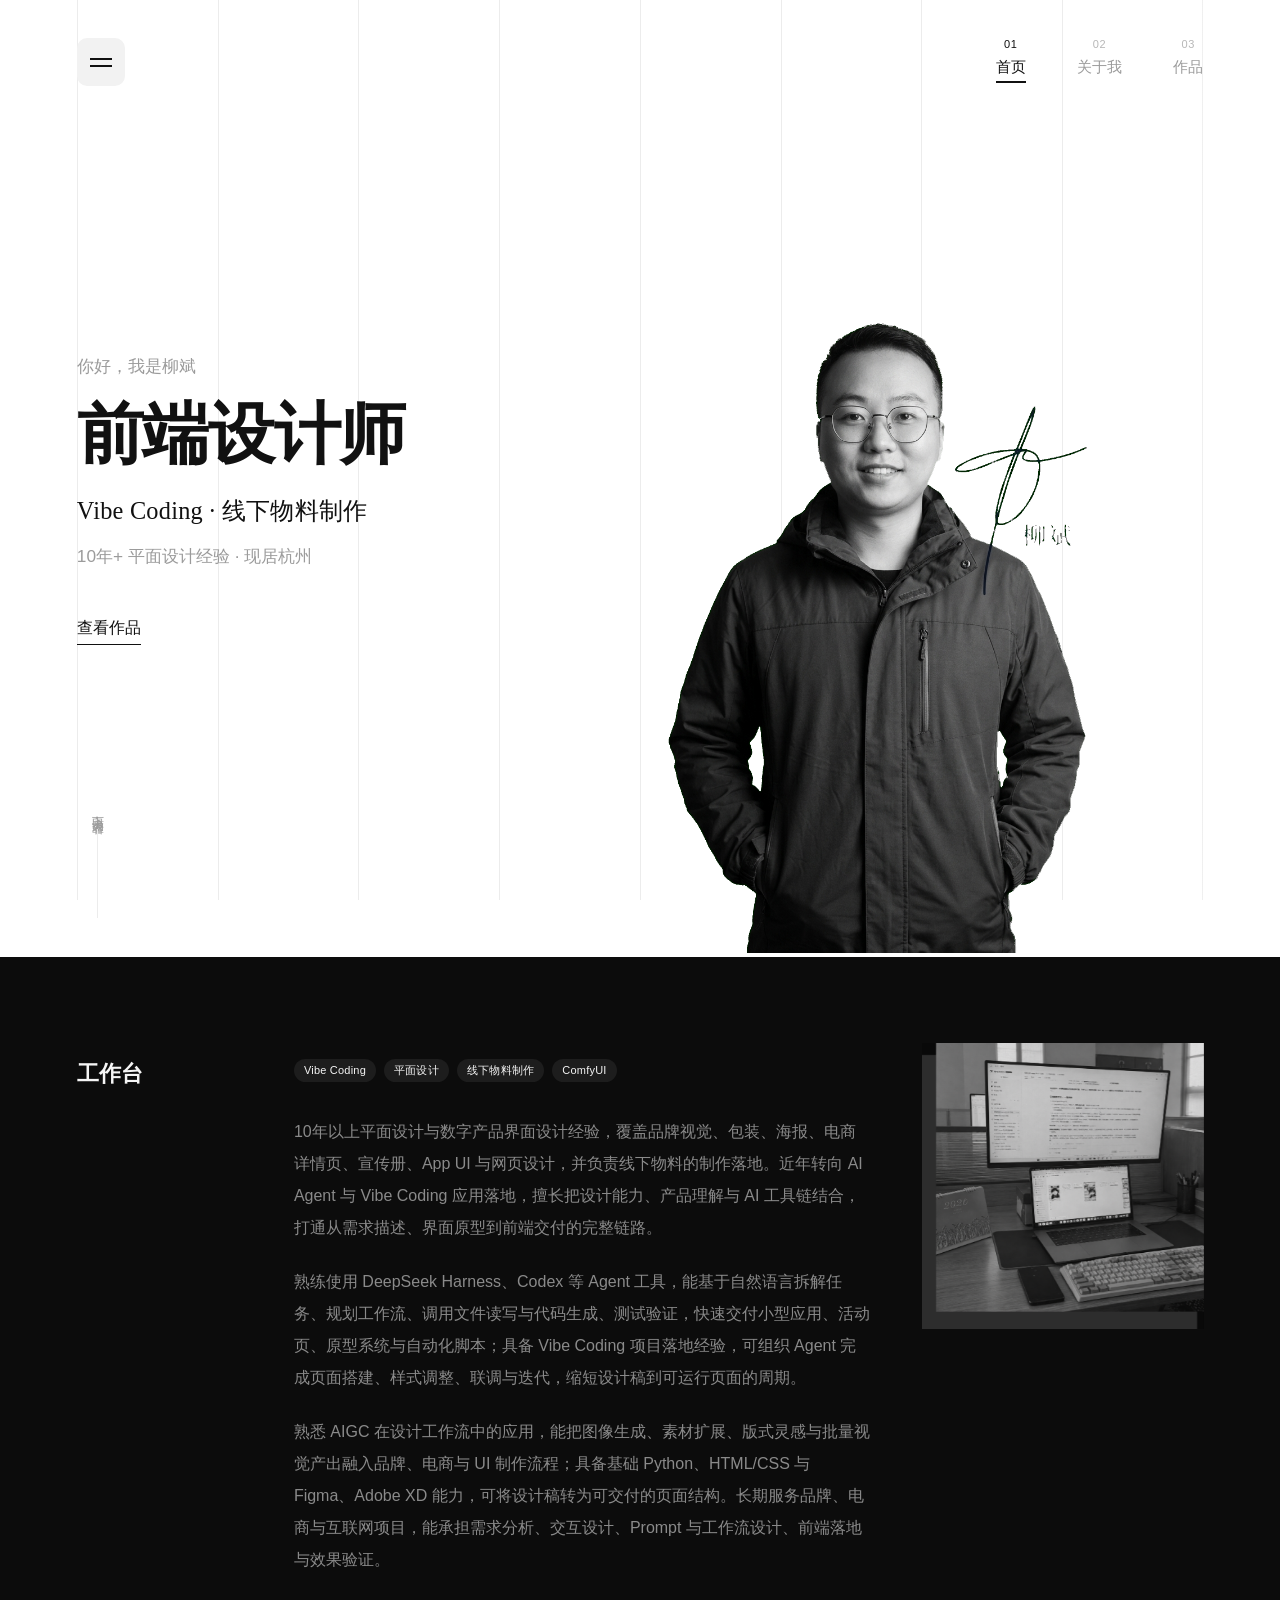
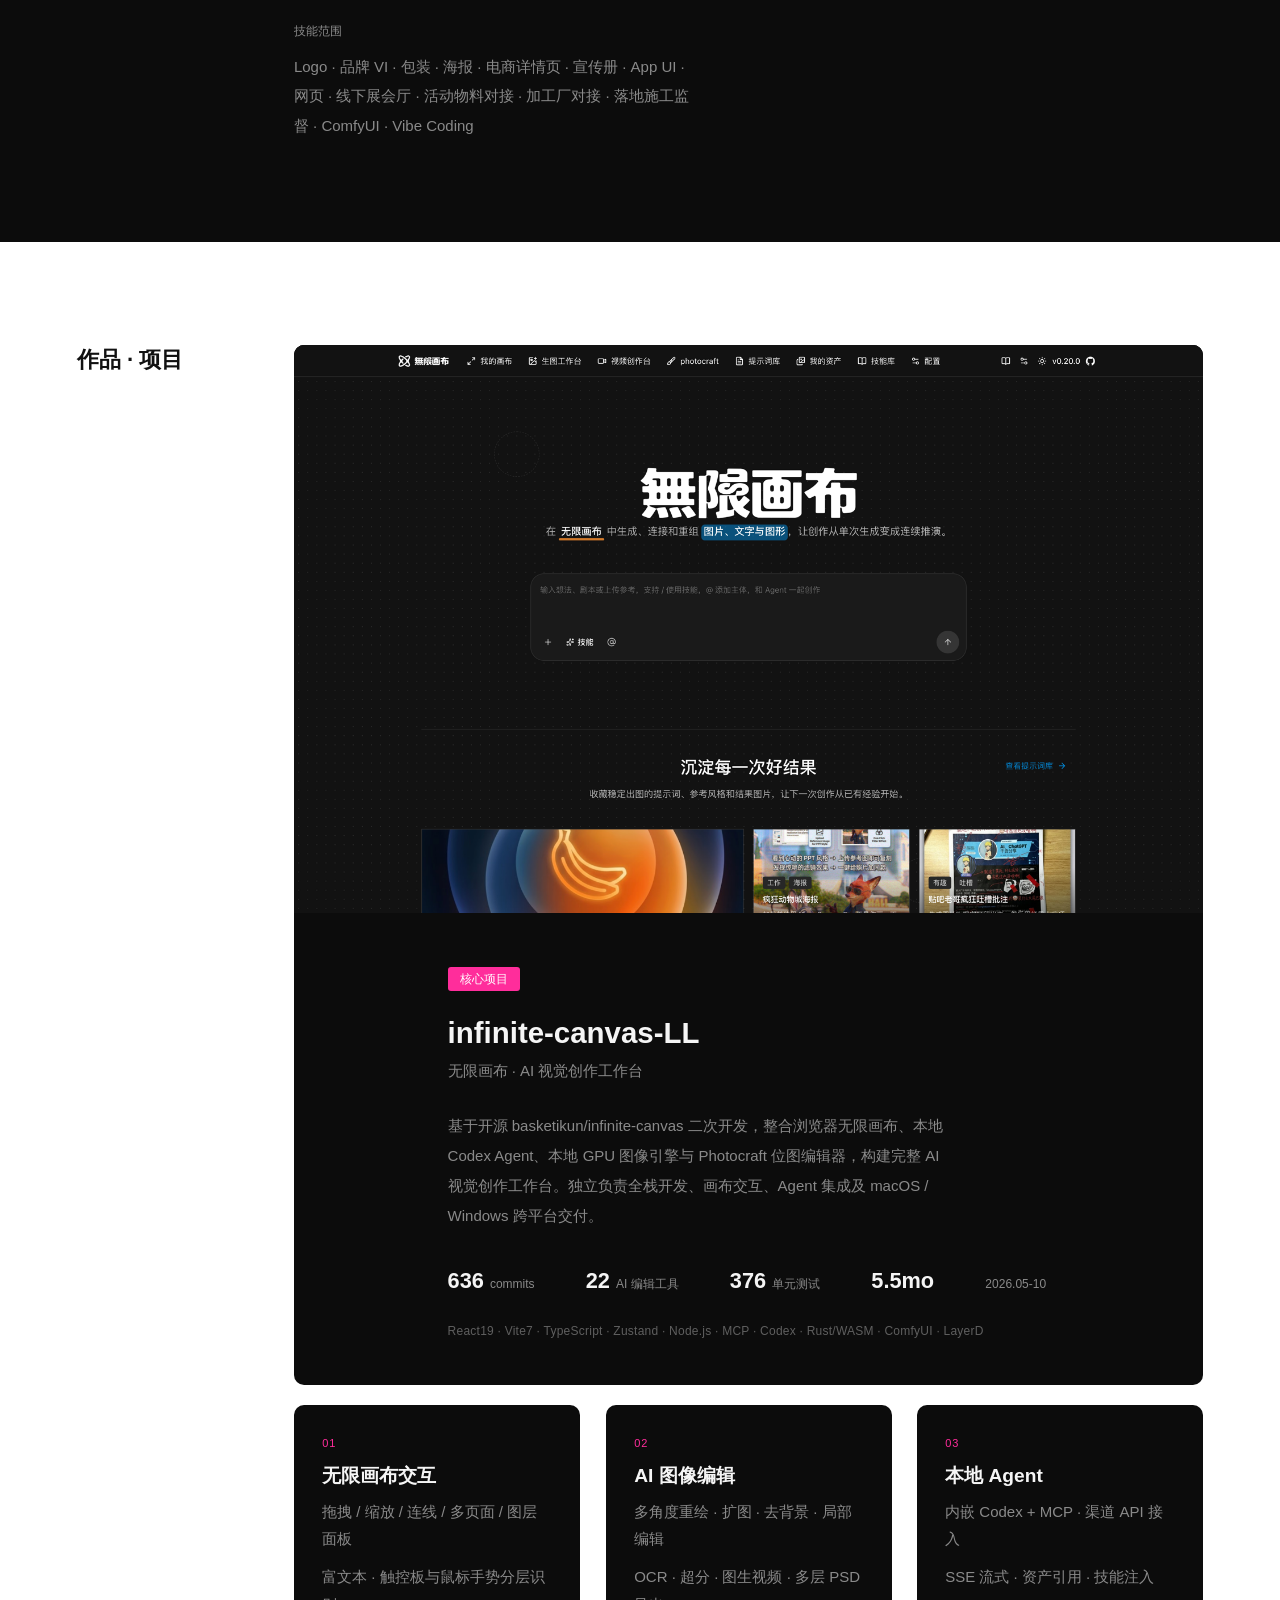
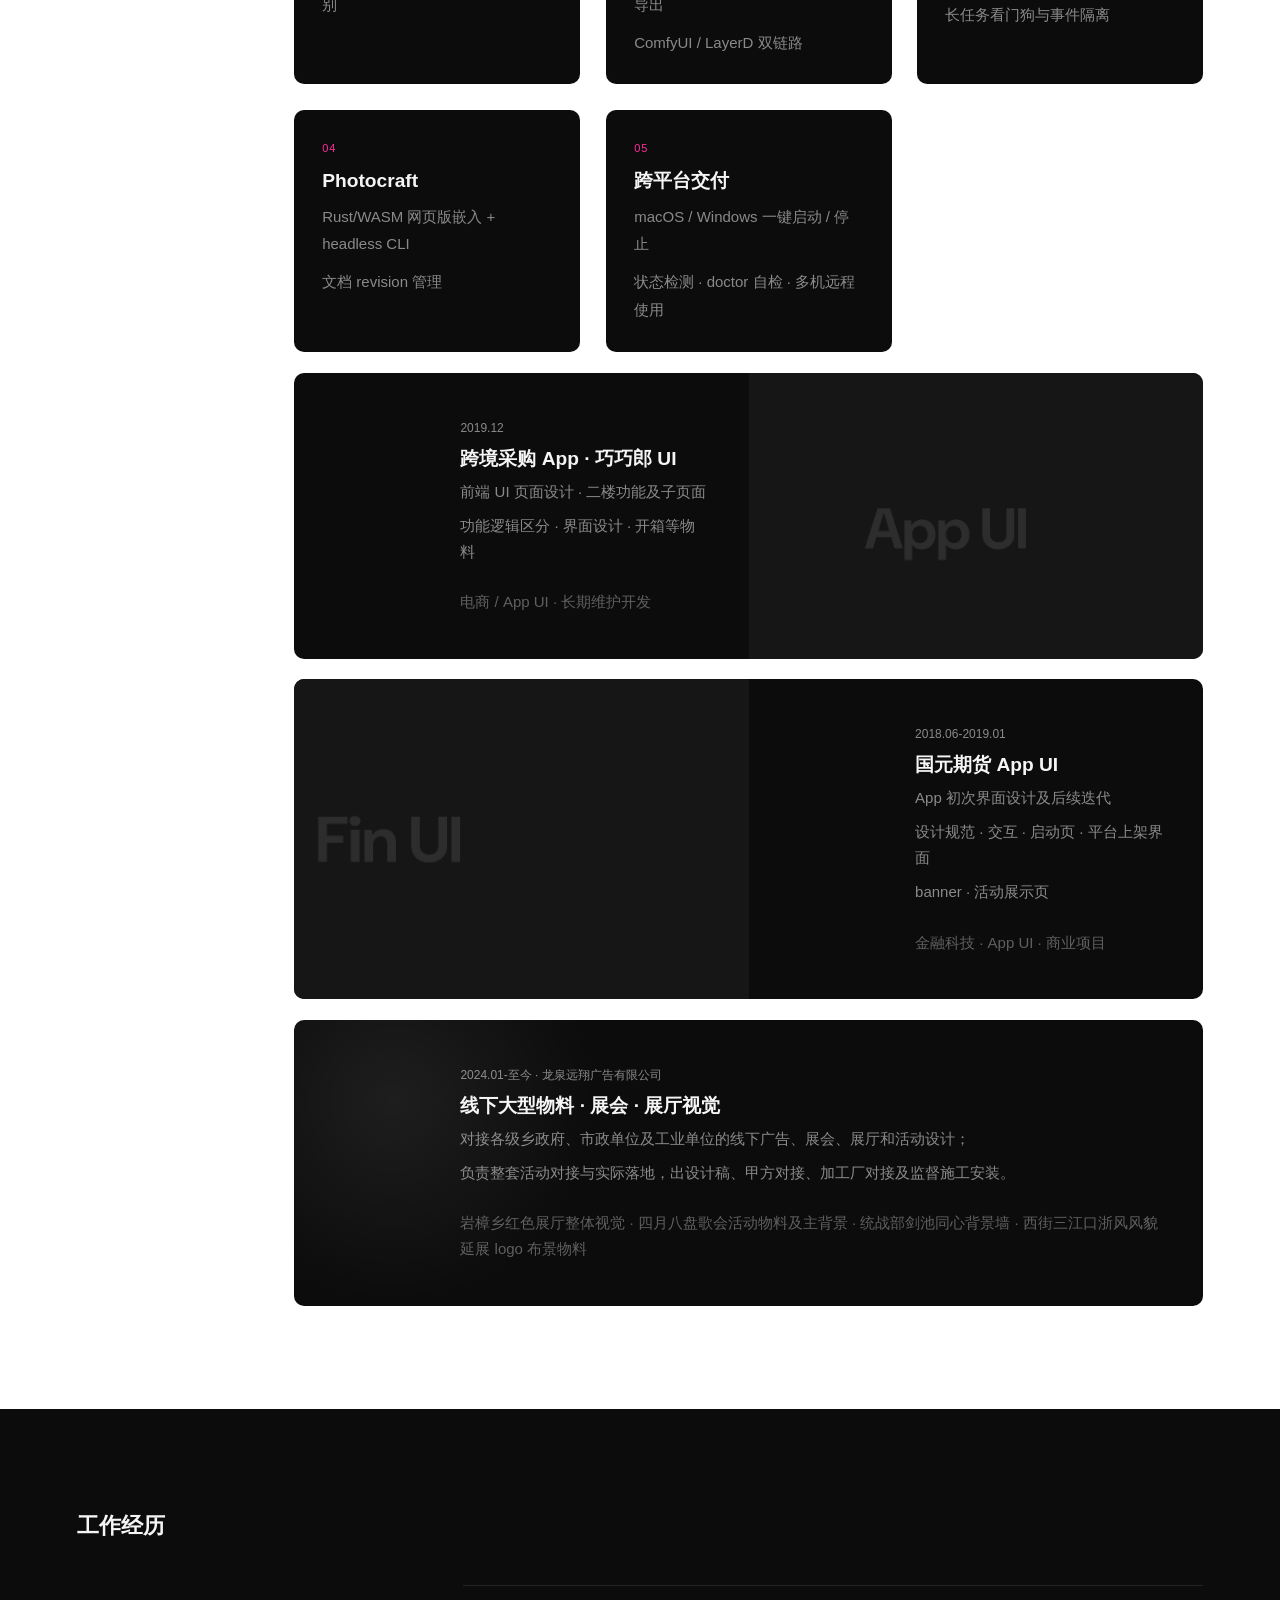
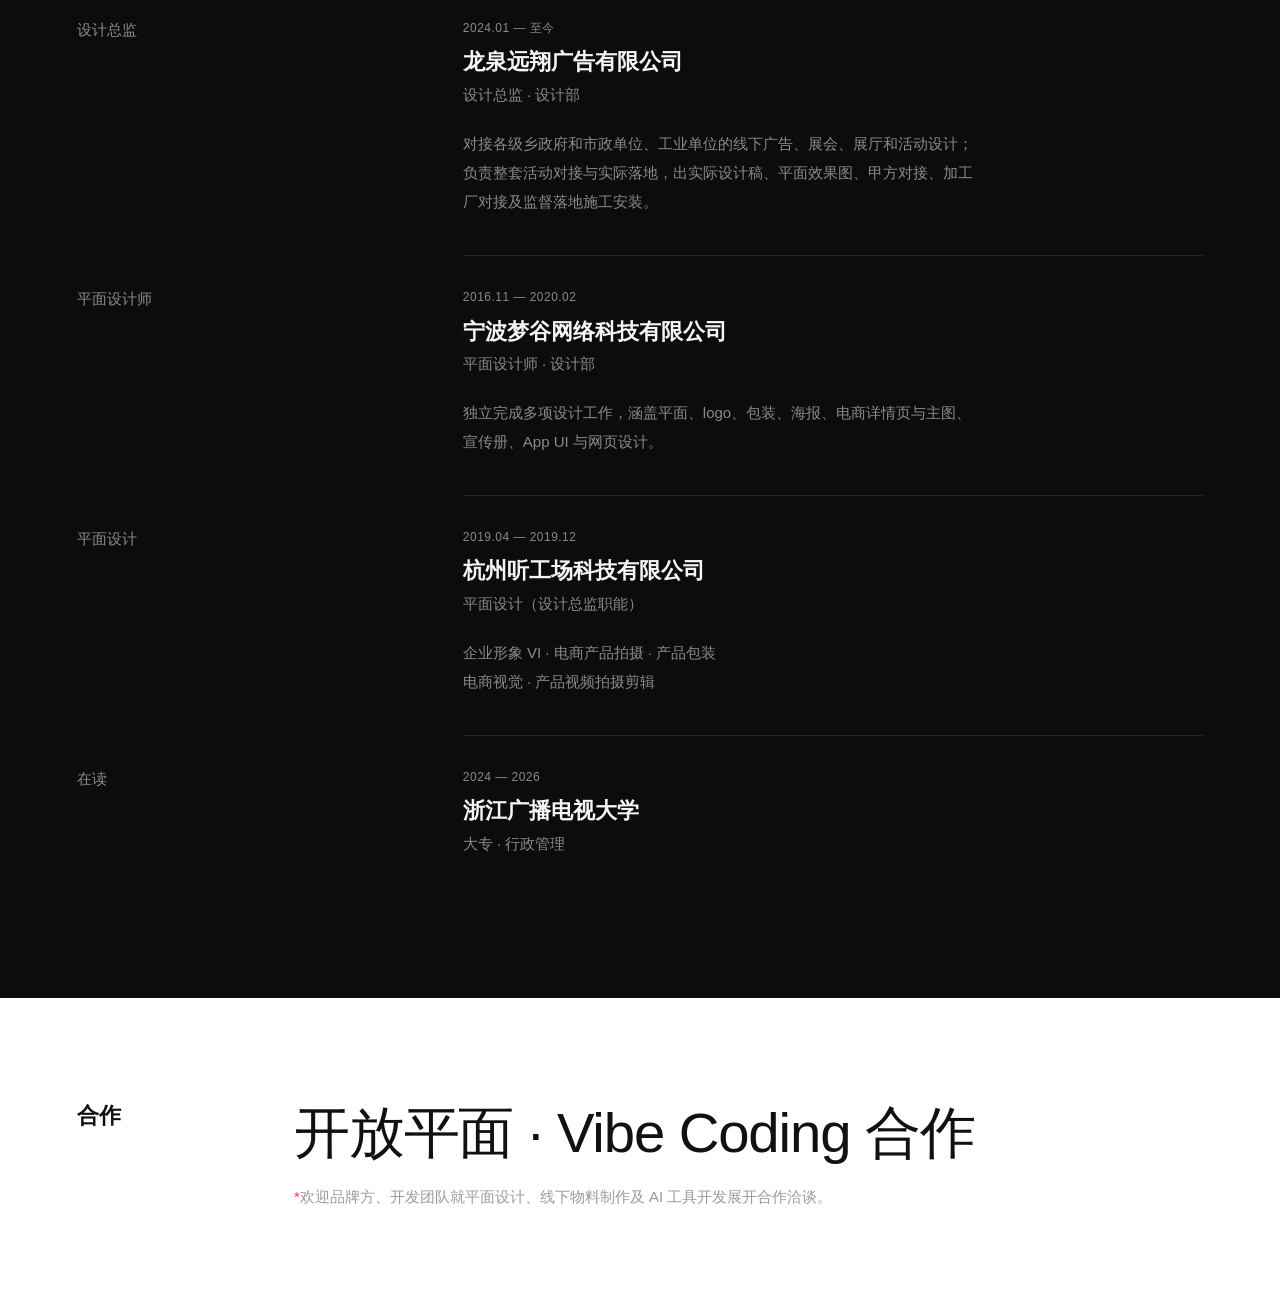
==== commit ee0072c7: "feat(工作台): 精炼为 3 段文案，正文左边界对齐到 331 栅格线" ====
--- a/index.html
+++ b/index.html
@@ -4,6 +4,7 @@
   <meta charset="utf-8">
   <meta name="viewport" content="width=device-width, initial-scale=1">
   <title>柳斌 · 前端设计师</title>
+  <link rel="icon" type="image/svg+xml" href="assets/favicon.svg">
   <meta name="description" content="柳斌，前端设计师。10年+ 平面设计经验，Vibe Coding · 线下物料制作，现居杭州。">
   <link rel="stylesheet" href="assets/css/tokens.css">
   <link rel="stylesheet" href="assets/css/base.css">
@@ -100,7 +101,8 @@
     }
 
     /* ------------------------------------------------------------ 工作台 */
-    .intro .section__body { grid-template-columns: 33.33% minmax(0, 1fr); }
+    /* 与「作品 · 项目」「工作经历」共用同一条正文左栅格线（17%） */
+    .intro .section__body { grid-template-columns: 17% minmax(0, 1fr); }
 
     .intro__main {
       display: grid;
@@ -406,9 +408,9 @@
               <li class="tag">线下物料制作</li>
               <li class="tag">ComfyUI</li>
             </ul>
-            <p class="body">10年+ 平面设计经验，擅长品牌视觉、包装、海报、电商设计及线下活动物料的对接制作与落地施工。</p>
-            <p class="body intro__quote">我用设计语言和技术工具说话。</p>
-            <p class="body">近年深入 Vibe Coding 与 AI 图像领域，将创意设计能力延伸到本地 Agent 开发与跨平台工具交付。</p>
+            <p class="body">10年以上平面设计与数字产品界面设计经验，覆盖品牌视觉、包装、海报、电商详情页、宣传册、App UI 与网页设计，并负责线下物料的制作落地。近年转向 AI Agent 与 Vibe Coding 应用落地，擅长把设计能力、产品理解与 AI 工具链结合，打通从需求描述、界面原型到前端交付的完整链路。</p>
+            <p class="body">熟练使用 DeepSeek Harness、Codex 等 Agent 工具，能基于自然语言拆解任务、规划工作流、调用文件读写与代码生成、测试验证，快速交付小型应用、活动页、原型系统与自动化脚本；具备 Vibe Coding 项目落地经验，可组织 Agent 完成页面搭建、样式调整、联调与迭代，缩短设计稿到可运行页面的周期。</p>
+            <p class="body">熟悉 AIGC 在设计工作流中的应用，能把图像生成、素材扩展、版式灵感与批量视觉产出融入品牌、电商与 UI 制作流程；具备基础 Python、HTML/CSS 与 Figma、Adobe XD 能力，可将设计稿转为可交付的页面结构。长期服务品牌、电商与互联网项目，能承担需求分析、交互设计、Prompt 与工作流设计、前端落地与效果验证。</p>
             <div class="intro__skills">
               <p class="intro__skills-label">技能范围</p>
               <p class="intro__skills-list">Logo · 品牌 VI · 包装 · 海报 · 电商详情页 · 宣传册 · App UI · 网页 · 线下展会厅 · 活动物料对接 · 加工厂对接 · 落地施工监督 · ComfyUI · Vibe Coding</p>
